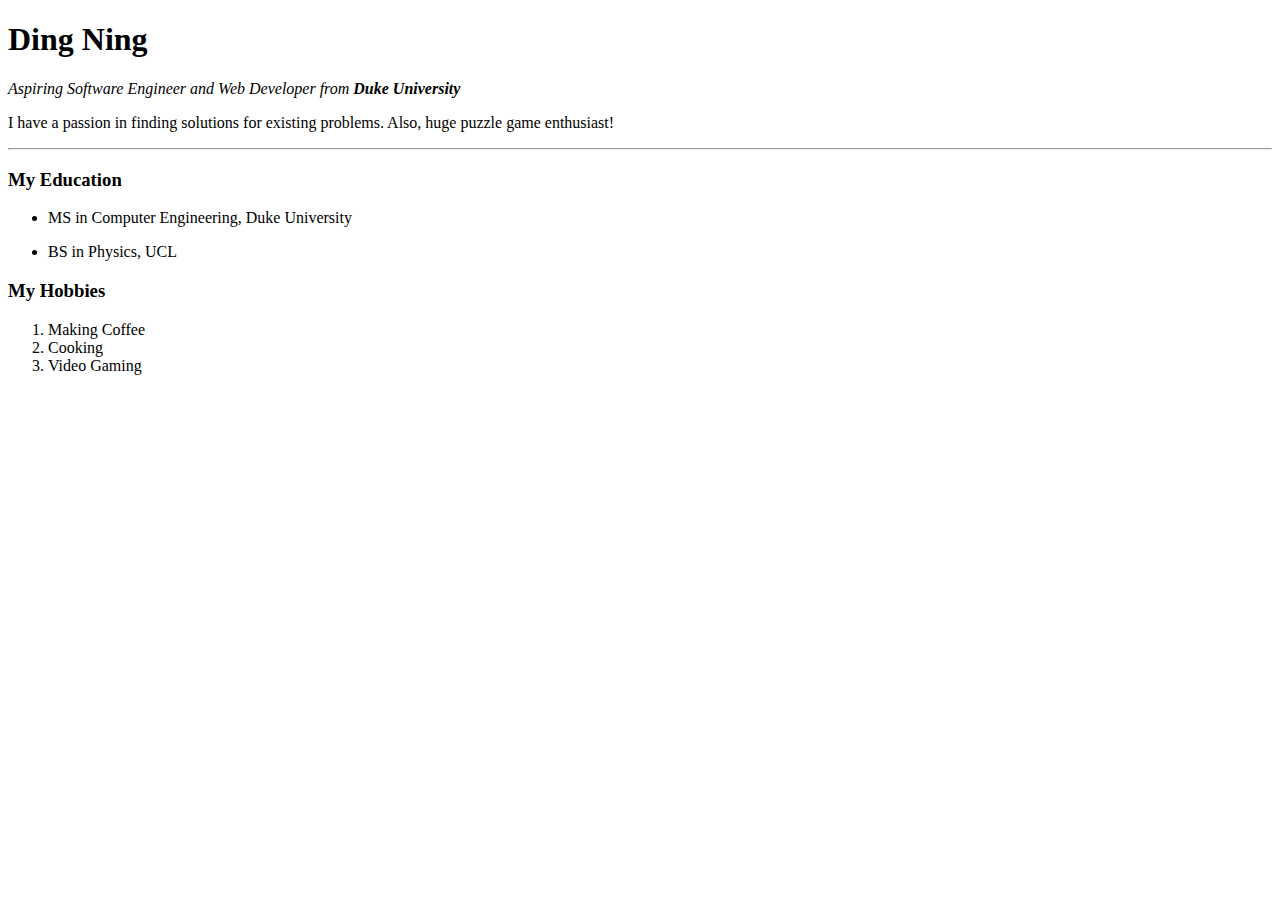
==== index.html @ f49d502c "first commit" ====
<!DOCTYPE html>
<html lang="en">
  <head>
    <meta charset="UTF-8" />
    <meta http-equiv="X-UA-Compatible" content="IE=edge" />
    <meta name="viewport" content="width=device-width, initial-scale=1.0" />
    <title>Ning's Personal Site</title>
  </head>
  <body>
    <h1>Ding Ning</h1>
    <p>
      <em
        >Aspiring Software Engineer and Web Developer from
        <strong>Duke University</strong></em
      >
    </p>
    <p>
      I have a passion in finding solutions for existing problems. Also, huge
      puzzle game enthusiast!
    </p>
    <hr />
    <h3>My Education</h3>
    <ul>
      <li>MS in Computer Engineering, Duke University</li>
    </ul>
    <ul>
      <li>BS in Physics, UCL</li>
    </ul>
    <h3>My Hobbies</h3>
    <ol>
      <li>Making Coffee</li>
      <li>Cooking</li>
      <li>Video Gaming</li>
    </ol>
  </body>
</html>
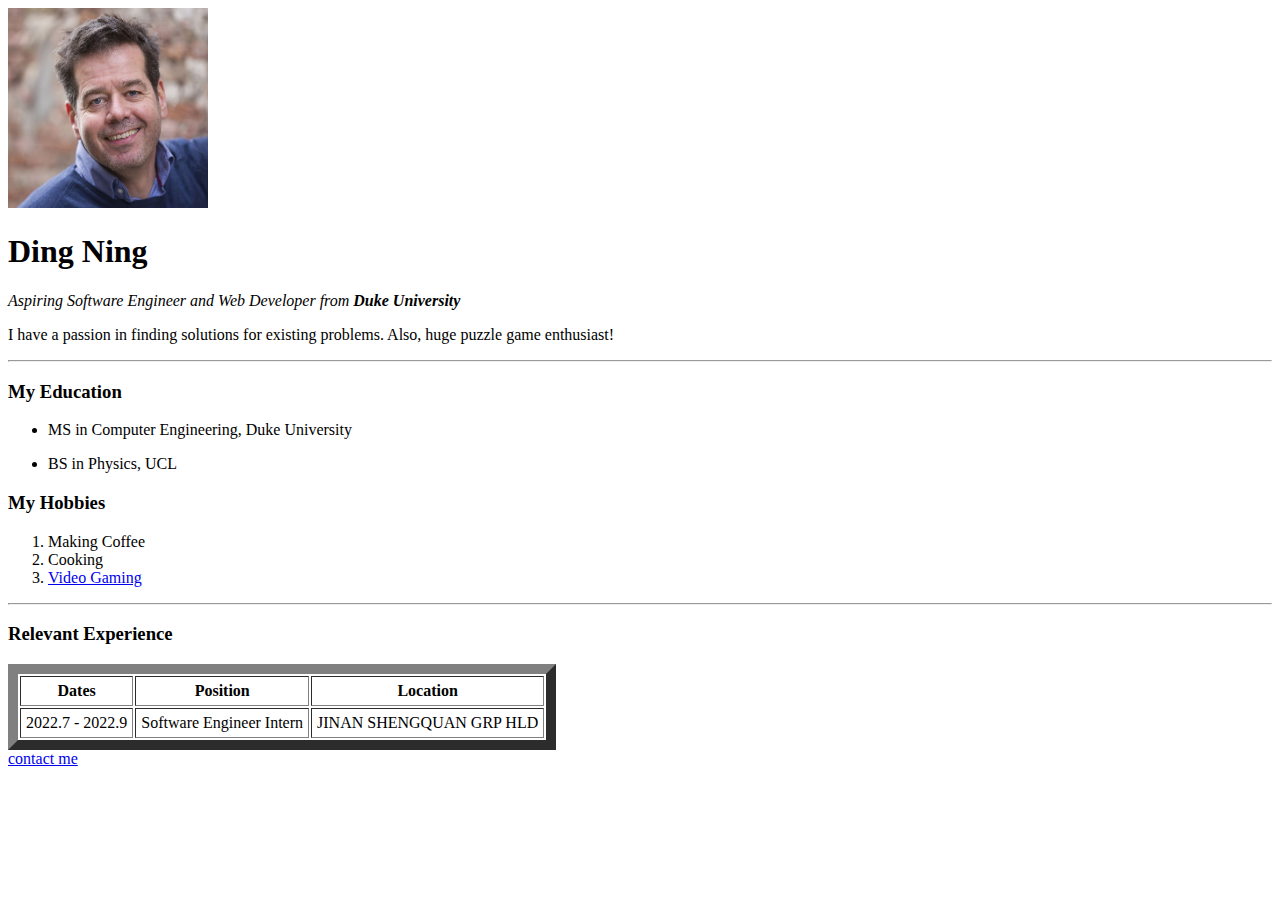
==== commit 215b6427: "added contact me page" ====
--- a/index.html
+++ b/index.html
@@ -7,6 +7,12 @@
     <title>Ning's Personal Site</title>
   </head>
   <body>
+    <img
+      src="images/portrait-a-people-male.jpg"
+      alt="This is me"
+      width="200"
+      height="200"
+    />
     <h1>Ding Ning</h1>
     <p>
       <em
@@ -30,7 +36,28 @@
     <ol>
       <li>Making Coffee</li>
       <li>Cooking</li>
-      <li>Video Gaming</li>
+      <li>
+        <a href="https://en.wikipedia.org/wiki/Video_game">Video Gaming</a>
+      </li>
     </ol>
+    <hr />
+    <h3>Relevant Experience</h3>
+    <table border="10" cellpadding="5">
+      <thead>
+        <tr>
+          <th>Dates</th>
+          <th>Position</th>
+          <th>Location</th>
+        </tr>
+      </thead>
+      <tbody>
+        <tr>
+          <td>2022.7 - 2022.9</td>
+          <td>Software Engineer Intern</td>
+          <td>JINAN SHENGQUAN GRP HLD</td>
+        </tr>
+      </tbody>
+    </table>
+    <a href="Contactme.html">contact me</a>
   </body>
 </html>
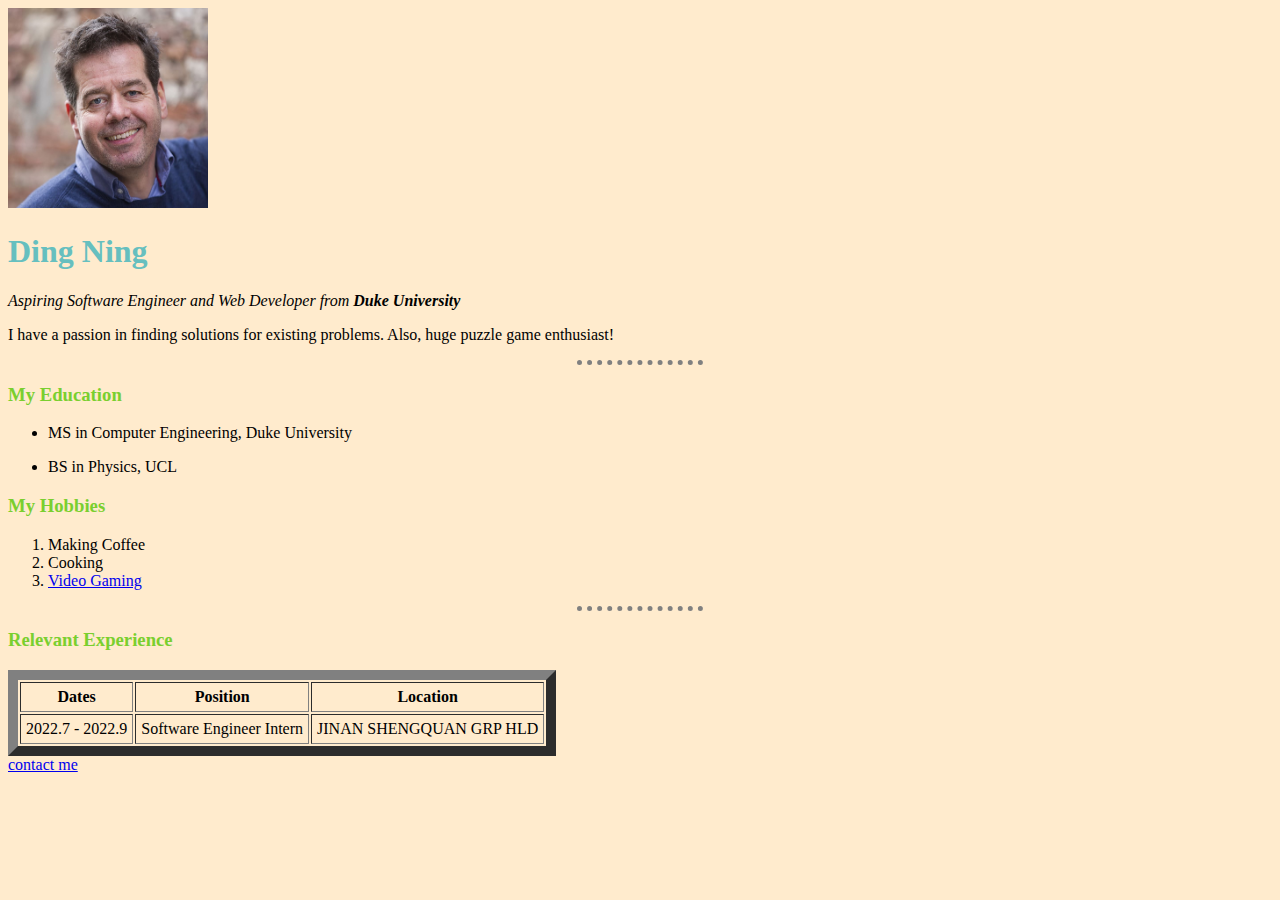
==== commit ae9dad58: "adding external css stylesheet" ====
--- a/index.html
+++ b/index.html
@@ -5,6 +5,7 @@
     <meta http-equiv="X-UA-Compatible" content="IE=edge" />
     <meta name="viewport" content="width=device-width, initial-scale=1.0" />
     <title>Ning's Personal Site</title>
+    <link rel="stylesheet" href="css/style.css" />
   </head>
   <body>
     <img
--- a/css/style.css
+++ b/css/style.css
@@ -0,0 +1,16 @@
+body {
+  background-color: blanchedalmond;
+}
+h1 {
+  color: #66bfbf;
+}
+h3 {
+  color: #7acf2f;
+}
+hr {
+  border-style: none;
+  border-top-style: dotted;
+  border-color: gray;
+  border-width: 5px;
+  width: 10%;
+}
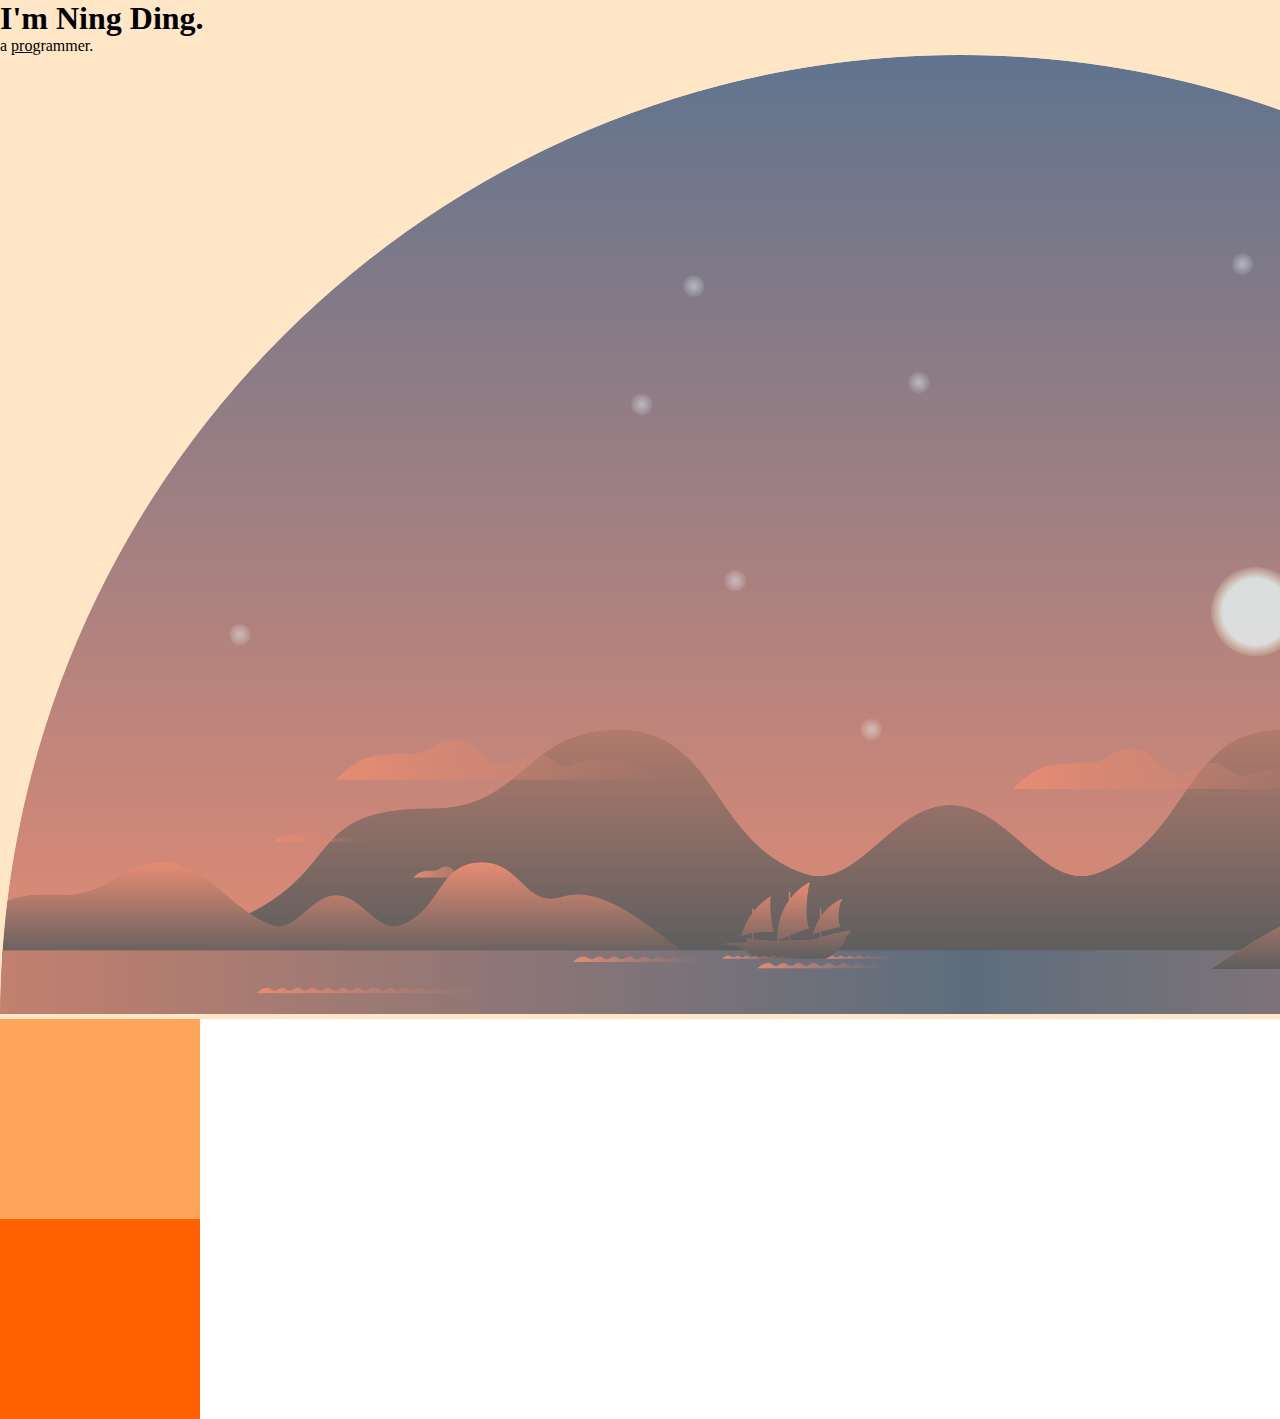
==== commit ef1a3adc: "added image reources" ====
--- a/index.html
+++ b/index.html
@@ -4,61 +4,21 @@
     <meta charset="UTF-8" />
     <meta http-equiv="X-UA-Compatible" content="IE=edge" />
     <meta name="viewport" content="width=device-width, initial-scale=1.0" />
-    <title>Ning's Personal Site</title>
-    <link rel="stylesheet" href="css/style.css" />
+    <title>Ning Ding</title>
+    <link rel="stylesheet" href="css/master.css" />
+    <link
+      rel="shortcut icon"
+      href="images/favicon_animated.ico"
+      type="image/x-icon/"
+    />
   </head>
   <body>
-    <img
-      src="images/portrait-a-people-male.jpg"
-      alt="This is me"
-      width="200"
-      height="200"
-    />
-    <h1>Ding Ning</h1>
-    <p>
-      <em
-        >Aspiring Software Engineer and Web Developer from
-        <strong>Duke University</strong></em
-      >
-    </p>
-    <p>
-      I have a passion in finding solutions for existing problems. Also, huge
-      puzzle game enthusiast!
-    </p>
-    <hr />
-    <h3>My Education</h3>
-    <ul>
-      <li>MS in Computer Engineering, Duke University</li>
-    </ul>
-    <ul>
-      <li>BS in Physics, UCL</li>
-    </ul>
-    <h3>My Hobbies</h3>
-    <ol>
-      <li>Making Coffee</li>
-      <li>Cooking</li>
-      <li>
-        <a href="https://en.wikipedia.org/wiki/Video_game">Video Gaming</a>
-      </li>
-    </ol>
-    <hr />
-    <h3>Relevant Experience</h3>
-    <table border="10" cellpadding="5">
-      <thead>
-        <tr>
-          <th>Dates</th>
-          <th>Position</th>
-          <th>Location</th>
-        </tr>
-      </thead>
-      <tbody>
-        <tr>
-          <td>2022.7 - 2022.9</td>
-          <td>Software Engineer Intern</td>
-          <td>JINAN SHENGQUAN GRP HLD</td>
-        </tr>
-      </tbody>
-    </table>
-    <a href="Contactme.html">contact me</a>
+    <div class="top-container">
+      <h1>I'm Ning Ding.</h1>
+      <p>a <span id="pro">pro</span>grammer.</p>
+      <img src="images/SailbySunrise.png" alt="Sail" />
+    </div>
+    <div class="middle-container"></div>
+    <div class="bottom-container"></div>
   </body>
 </html>
--- a/css/master.css
+++ b/css/master.css
@@ -0,0 +1,26 @@
+.top-container {
+  background-color: #ffe6c7;
+}
+.middle-container {
+  background-color: #ffa559;
+  height: 200px;
+  width: 200px;
+}
+.bottom-container {
+  background-color: #ff6000;
+  height: 200px;
+  width: 200px;
+}
+p {
+  margin: 0px;
+}
+body {
+  margin: 0px;
+}
+h1 {
+  margin-block-start: 0px;
+  margin-block-end: 0px;
+}
+#pro {
+  text-decoration: underline;
+}
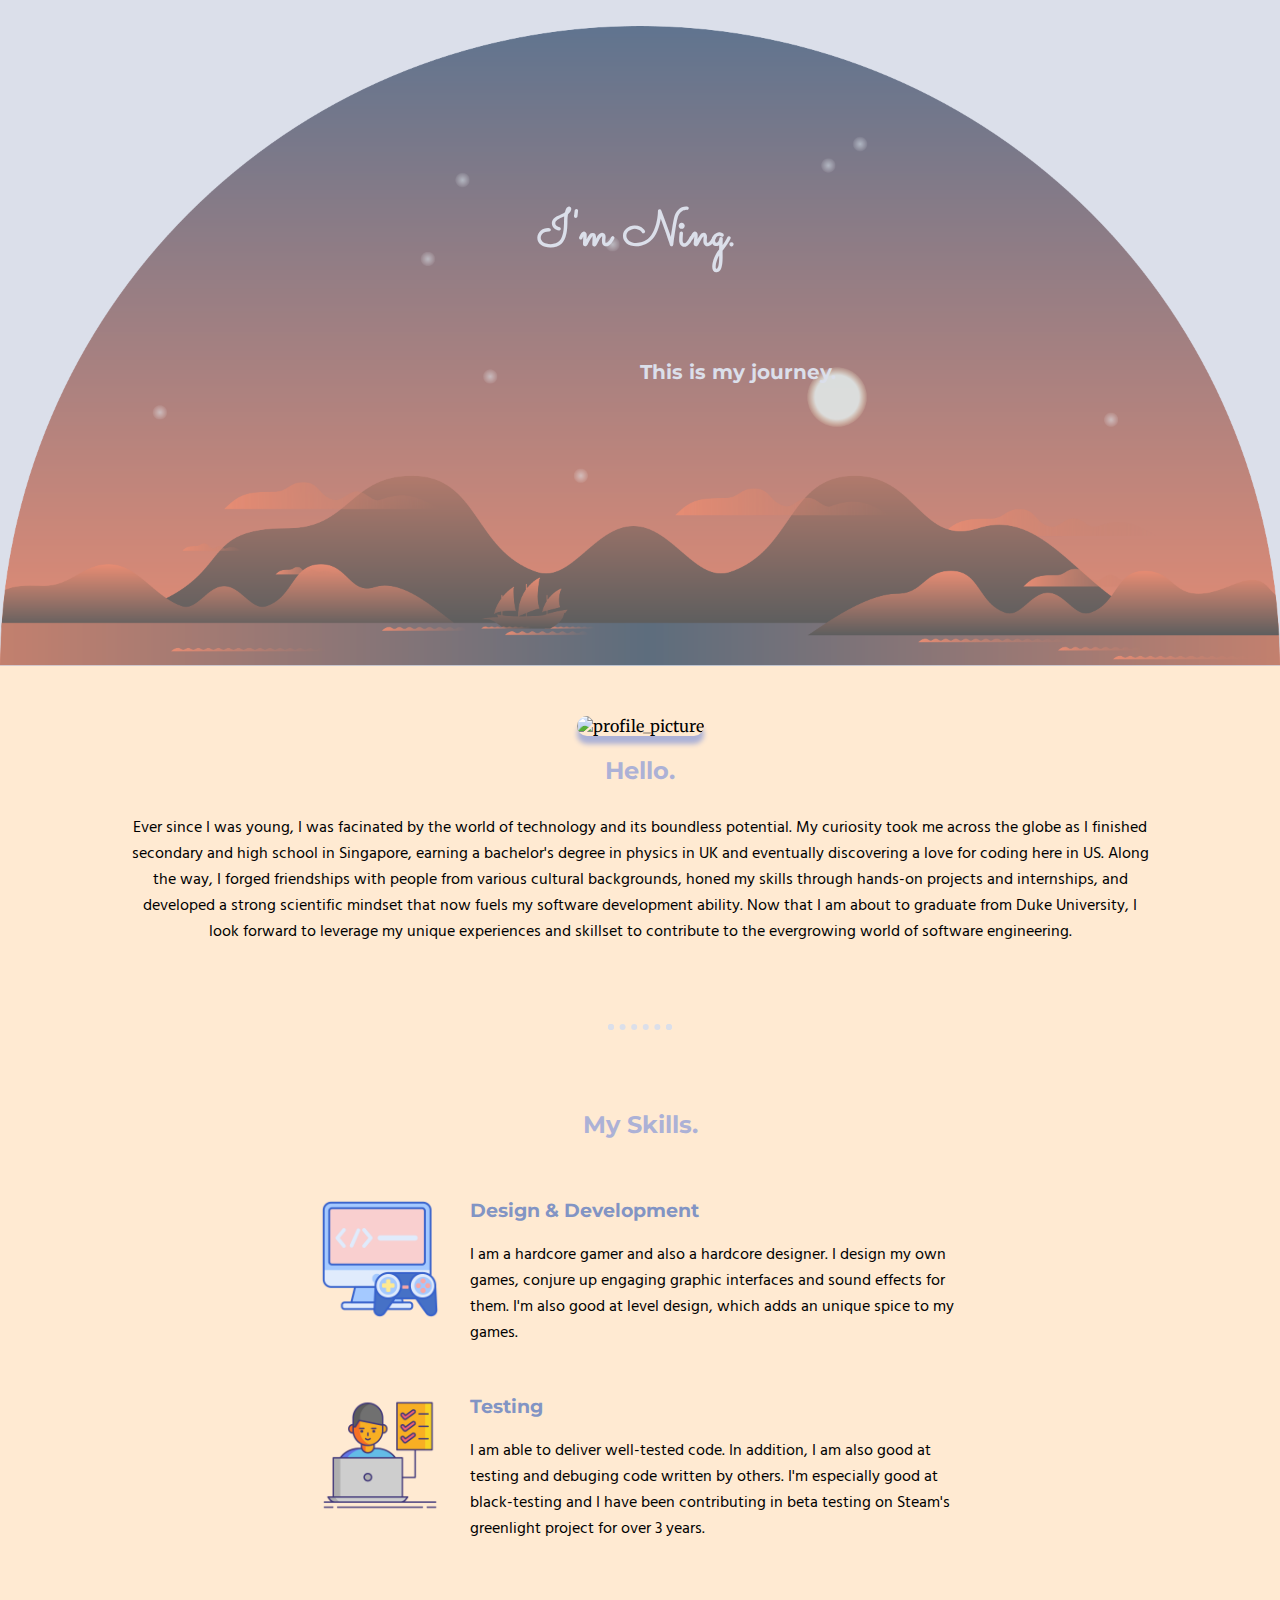
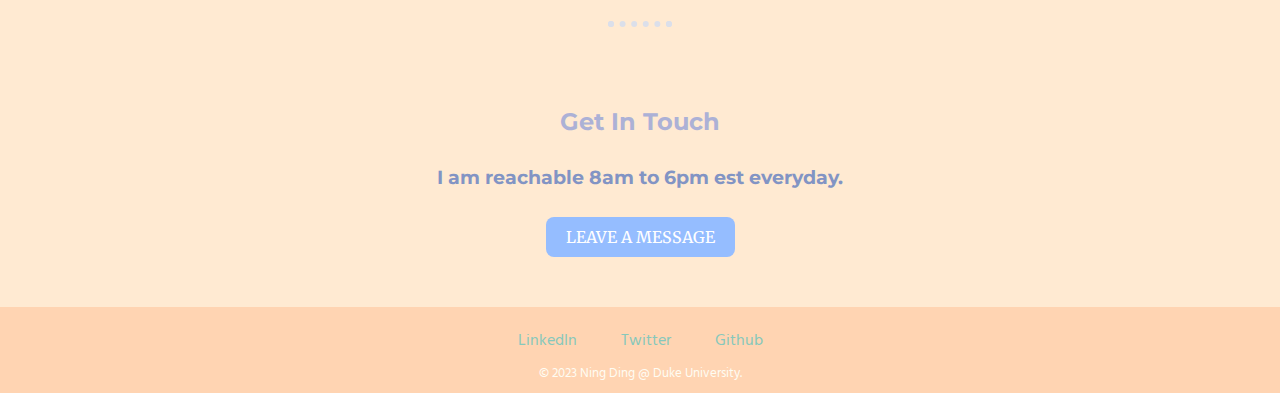
==== commit 4daec61c: "basic website functionality completed" ====
--- a/index.html
+++ b/index.html
@@ -11,14 +11,86 @@
       href="images/favicon_animated.ico"
       type="image/x-icon/"
     />
+    <link rel="preconnect" href="https://fonts.googleapis.com" />
+    <link rel="preconnect" href="https://fonts.gstatic.com" crossorigin />
+    <link
+      href="https://fonts.googleapis.com/css2?family=Hind+Siliguri&family=Merriweather&family=Montserrat&family=Sacramento&display=swap"
+      rel="stylesheet"
+    />
   </head>
   <body>
     <div class="top-container">
-      <h1>I'm Ning Ding.</h1>
-      <p>a <span id="pro">pro</span>grammer.</p>
-      <img src="images/SailbySunrise.png" alt="Sail" />
+      <h1 id="title-text">I'm Ning.</h1>
+      <h3 id="subtitle-text">This is my journey.</h3>
+      <img class="sailimg" src="images/SailbySunrise.png" alt="Sail" />
     </div>
-    <div class="middle-container"></div>
-    <div class="bottom-container"></div>
+
+    <div class="middle-container">
+      <div class="profile">
+        <img
+          class="profile-picture"
+          src="/images/profile_picture.jpg"
+          alt="profile_picture"
+        />
+
+        <h2>Hello.</h2>
+        <p id="intro-text">
+          Ever since I was young, I was facinated by the world of technology and
+          its boundless potential. My curiosity took me across the globe as I
+          finished secondary and high school in Singapore, earning a bachelor's
+          degree in physics in UK and eventually discovering a love for coding
+          here in US. Along the way, I forged friendships with people from
+          various cultural backgrounds, honed my skills through hands-on
+          projects and internships, and developed a strong scientific mindset
+          that now fuels my software development ability. Now that I am about to
+          graduate from Duke University, I look forward to leverage my unique
+          experiences and skillset to contribute to the evergrowing world of
+          software engineering.
+        </p>
+      </div>
+      <hr />
+      <div class="skills">
+        <h2>My Skills.</h2>
+        <div class="skill-row">
+          <img
+            class="skill-img"
+            src="/images/game.png"
+            alt="game-development"
+          />
+          <h3>Design & Development</h3>
+          <p class="skill-text">
+            I am a hardcore gamer and also a hardcore designer. I design my own
+            games, conjure up engaging graphic interfaces and sound effects for
+            them. I'm also good at level design, which adds an unique spice to
+            my games.
+          </p>
+        </div>
+        <div class="skill-row">
+          <img class="skill-img" src="/images/testing.png" alt="testing" />
+          <h3>Testing</h3>
+          <p class="skill-text">
+            I am able to deliver well-tested code. In addition, I am also good
+            at testing and debuging code written by others. I'm especially good
+            at black-testing and I have been contributing in beta testing on
+            Steam's greenlight project for over 3 years.
+          </p>
+        </div>
+      </div>
+      <hr />
+      <div class="contact-me">
+        <h2>Get In Touch</h2>
+        <h3>I am reachable 8am to 6pm est everyday.</h3>
+        <a class="btn" href="mailto:name@email.com">LEAVE A MESSAGE</a>
+      </div>
+    </div>
+
+    <div class="bottom-container">
+      <a class="footer-link" href="https://www.linkedin.com/in/dingning97/"
+        >LinkedIn</a
+      >
+      <a class="footer-link" href="https://twitter.com/">Twitter</a>
+      <a class="footer-link" href="https://github.com/ddm99">Github</a>
+      <p class="copyright">© 2023 Ning Ding @ Duke University.</p>
+    </div>
   </body>
 </html>
--- a/css/master.css
+++ b/css/master.css
@@ -1,26 +1,110 @@
 .top-container {
-  background-color: #ffe6c7;
+  padding-top: 2%;
+  background-color: #dbdfea;
 }
 .middle-container {
-  background-color: #ffa559;
-  height: 200px;
-  width: 200px;
+  background-color: #ffead2;
+  padding: 50px 0;
 }
 .bottom-container {
-  background-color: #ff6000;
-  height: 200px;
+  background-color: #ffd4b2;
+  font-family: "Hind Siliguri", sans-serif;
+  padding-top: 20px;
+}
+.sailimg {
+  width: 100%;
+  vertical-align: bottom;
+}
+.profile-picture {
   width: 200px;
+  border-radius: 100px;
+  box-shadow: 0px 8px 5px #acb1d6;
+}
+.skill-row {
+  width: 50%;
+  margin: 50px auto 50px auto;
+  text-align: left;
+}
+.skill-img {
+  width: 120px;
+  float: left;
+  margin-right: 30px;
+}
+.copyright {
+  color: #fefcf3;
+  font-size: 0.8rem;
+  padding: 10px 0;
 }
 p {
   margin: 0px;
+  font-family: "Hind Siliguri", sans-serif;
 }
 body {
   margin: 0px;
+  text-align: center;
+  font-family: "Merriweather", serif;
 }
 h1 {
-  margin-block-start: 0px;
-  margin-block-end: 0px;
+  margin-top: 0;
+  font-family: "Sacramento", cursive;
 }
-#pro {
-  text-decoration: underline;
+h2 {
+  font-family: "Montserrat", sans-serif;
+  padding-bottom: 10px;
+  color: #acb1d6;
 }
+h3 {
+  font-family: "Montserrat", sans-serif;
+  color: #8294c4;
+}
+hr {
+  border: dotted #dbdfea 6px;
+  border-bottom: none;
+  width: 4%;
+  margin: 80px auto;
+}
+a {
+  color: #86c8bc;
+  margin: 10px 20px;
+  text-decoration: none;
+}
+a:hover {
+  color: #ceedc7;
+}
+#title-text {
+  position: absolute;
+  top: 22%;
+  left: 42%;
+  font-size: 50px;
+  color: #dbdfea;
+}
+#subtitle-text {
+  position: absolute;
+  top: 40%;
+  left: 50%;
+  font-size: 20px;
+  color: #dbdfea;
+  margin: 0px;
+}
+#intro-text {
+  width: 80%;
+  margin-left: 10%;
+}
+.btn {
+  -webkit-border-radius: 8;
+  -moz-border-radius: 8;
+  display: inline-block;
+  margin: 10px auto 0 auto;
+  border-radius: 8px;
+  font-family: "Merriweather", serif;
+  color: #ffffff;
+  font-size: 16px;
+  background: #95bdff;
+  padding: 10px 20px 10px 20px;
+  text-decoration: none;
+}
+
+.btn:hover {
+  background: #b4e4ff;
+  text-decoration: none;
+}
